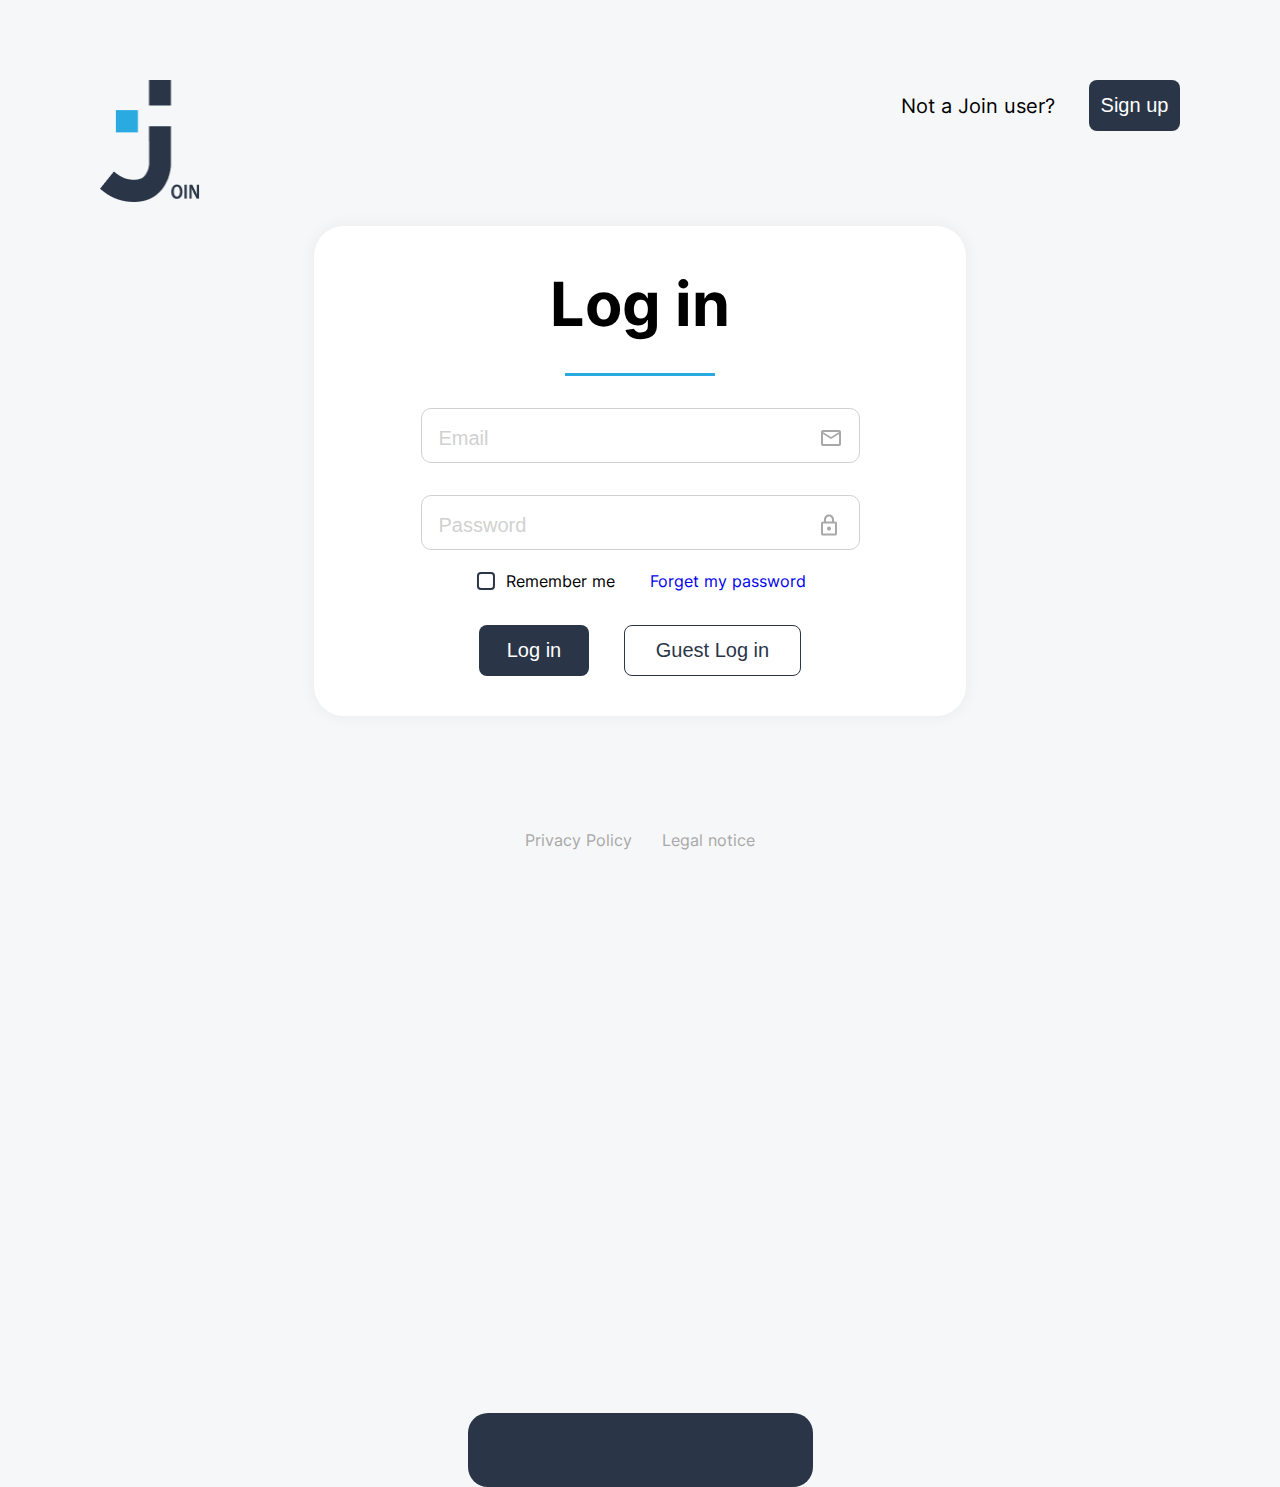
==== index.html @ e4787c93 "fixed remember me and addtask and add jsdoc" ====
<!DOCTYPE html>
<html lang="en">

<head>
    <meta charset="UTF-8">
    <meta name="viewport" content="width=device-width, initial-scale=1.0">
    <title>Join</title>

    <script src="js/storage.js"></script>
    <script src="js/index_script.js"></script>
    <script src="js/main_login.js"></script>
    <script src="js/contacts.js"></script>
    <script src="js/board.js"></script>
    <link rel="stylesheet" href="css/index_style.css">
    <link rel="stylesheet" href="assets/fonts/fonts.css">
    <link rel="icon" type="image/x-icon" href="img/joinlogo.png">
</head>

<body id="body" onload="init(), renderLogIn()">
    <div id="startBackground" class="startBackground"></div>
    <div id="header" class="header">
        <div class="headerLeft"><img id="logo" class="logo" src="./img/logo.svg" alt="JoinLogo"></div>
        <div id="headerRight" class="headerRight">
            <span>Not a Join user?</span>
            <button onclick="renderSignUp()">Sign up</button>
        </div>
    </div>
    <div id="front-main-content" class="front-main-content">
        <div id="contentbox" class="contentbox">
        </div>
        <footer id="footer">
            <a href="privacy.html" target="_blank">Privacy Policy</a>
            <a href="legal.html" target="_blank">Legal notice</a>
        </footer>
    </div>
    <div id="banner" class="banner">
    </div>
</body>
</html>
---- css/index_style.css ----
body {
    margin: 0;
    height: 100vh;
    display: flex;
    flex-direction: column;
    background-color: #F6F7F8;
    font-family: 'Inter';
    overflow-y: hidden;
}


.d-none {
    display: none !important;
}


.header {
    display: flex;
    justify-content: space-between;
    margin: 80px 100px;
}


.headerRight {
    width: 279px;
    height: 51px;
    font-size: 20px;
    display: flex;
    justify-content: space-between;
    align-items: center;
}


button {
    background-color: rgb(42, 54, 71);
    color: white;
    border-radius: 8px;
    height: 100%;
    width: 91px;
    font-size: 20px;
    cursor: pointer;
    border: none;
    box-shadow: none;
    transition: 150ms ease-in-out;
}


button:hover {
    background-color: #29ABE2;
    box-shadow: 0 0 16px rgba(0, 0, 0, 0.3);
}


.sendEmailButton {
    height: 51px;
    width: 264px;
}


.logo {
    width: 500px;
    height: 500px;
    position: absolute;
    top: 50%;
    left: 50%;
    transform: translate(-50%, -50%);
    transition: 500ms;
    z-index: 100;
}


.imgLogo {
    top: 80px !important;
    left: 100px !important;
    transform: none !important;
    width: 100px !important;
    height: 122px !important;
}


.contentbox {
    display: flex;
    justify-content: center;
}


.content {
    background-color: #FFFFFF;
    width: 652px;
    border-radius: 30px;
    box-shadow: 0px 0px 14px 3px rgba(0, 0, 0, 0.04);
    display: flex;
    flex-direction: column;
    align-items: center;
    gap: 32px;
}


.front-main-content {
    display: flex;
    flex-direction: column;
    align-items: center;
    height: 100%;
    justify-content: space-between;
    margin-top: 150px;
    margin-bottom: 50px;
}


.forgotPW {
    width: 832px !important;
    margin-top: 80px;
}


.headingContainer {
    display: flex;
    align-items: center;
    justify-content: space-around;
    margin-top: 41px;
    width: 100%;
}


.imgHeadingContainer {
    width: 32px;
    height: 32px;
}


.backArrow {
    background-image: url("../assets/img/logInSignUp/backArrow.svg");
    background-repeat: no-repeat;
    object-fit: fill;
    background-position: center;
}


.backArrow:hover {
    background-image: url("../assets/img/logInSignUp/backArrowHover.svg");
}


#startBackground {
    position: absolute;
    height: 100%;
    width: 100%;
    background-color: #F6F7F8;
    transition: 500ms;
}


.blueSeperator {
    background-color: #29ABE2;
    width: 150px;
    height: 3px;
}


h1 {
    font-size: 61px;
    font-weight: 700;
    margin-bottom: 0;
    margin-top: 0;
}


h2 {
    font-size: 20px;
    font-weight: 400;
    width: 86%;
    text-align: center;
    margin: 0;
}


form {
    display: flex;
    flex-direction: column;
    align-items: center;
    gap: 32px
}


.inputBox {
    display: flex;
    flex-direction: column;
    align-items: center;
    gap: 32px
}


.inputField {
    display: flex;
    width: 422px;
    height: 48px;
    border-radius: 10px;
    border: 1px solid #D1D1D1;
    padding-left: 15px;
    padding-top: 5px;
    font-size: 20px;
}


input {
    width: 380px;
    border-radius: 10px;
    border: none;
    font-size: 20px;
    outline: none;
}


input::placeholder {
    color: #D1D1D1;
    font-size: 20px;
}


.inputField:focus-within {
    border: 1px solid #29ABE2;
}


.redInput {
    border: 1px solid #ff8190;
}


input:-webkit-autofill {
    -webkit-box-shadow: 0 0 0 30px white inset;
}


.checkBoxLogIn {
    display: flex;
    align-items: center;
    gap: 8px;
}


.checkBoxSignIn {
    display: flex;
    justify-content: space-between;
    align-items: center;
    gap: 8px;
    margin-right: -30px;
}


.rememberMeForgetBox {
    display: flex;
    justify-content: space-between;
    align-items: center;
    gap: 35px;
}


.rememberMeForgetBox a {
    text-decoration: none;
    font-size: 16px;
    font-weight: 400;
}


#fmp:hover {
    text-decoration: underline 2px;
}


.logInButtonBox {
    display: flex;
    gap: 35px;
    margin-bottom: 40px;
}


.logInButton {
    width: 110px;
    height: 51px;
}


.continueButton {
    width: 264px;
    height: 51px;
    margin-top: 32px;
}


.guestLogIn {
    color: #2A3647;
    background-color: white;
    border: 1px solid #2A3647;
    width: 177px;
}


.guestLogIn:hover {
    color: #29ABE2;
    border: 1px solid #29ABE2;
    background-color: white;
}


.passwordImage {
    cursor: pointer;
}


#rememberMe {
    width: 24px;
    height: 24px;
    cursor: pointer;
}


.checkBox {
    background-image: url('../assets/img/logInSignUp/checkedButton.svg');
    background-repeat: no-repeat;
    background-position: center;
}


.checkBox:hover {
    background-image: url('../assets/img/logInSignUp/checkedButtonHover.svg');
}


.uncheckBox {
    background-image: url('../assets/img/logInSignUp/uncheckButton.svg');
    background-repeat: no-repeat;
    background-position: center;
}


.uncheckBox:hover {
    background-image: url('../assets/img/logInSignUp/uncheckedButtonHover.svg');
}


input[type="checkbox"] {
    appearance: none;
    /* Standard */
    -moz-appearance: none;
    /* Firefox */
    -webkit-appearance: none;
    /* Safari und Chrome */
    -o-appearance: none;
    /* Opera */
}


/* Styling für die Checkbox hinzu */
input[type="checkbox"] {
    background-image: url("../assets/img/logInSignUp/uncheckButton.svg");
    background-repeat: no-repeat;
    background-position: center;
    width: 24px;
    height: 24px;
    cursor: pointer;
}


/* Benutzerdefiniertes Styling für die Checkbox, wenn sie ausgewählt ist */
input[type="checkbox"]:checked {
    background-image: url("../assets/img/logInSignUp/checkedButton.svg");
    width: 24px !important;
    height: 24px !important;
    background-position: center !important;
}


input[type="checkbox"]:checked:hover {
    background-image: url('../assets/img/logInSignUp/checkedButtonHover.svg');
}


footer {
    display: flex;
    justify-content: center;
    gap: 30px;
}


footer a {
    font-size: 16px;
    color: rgb(168, 168, 168);
    text-decoration: none;
    font-weight: 400;
}


footer a:hover {
    color: rgba(41, 171, 226, 1);
    font-weight: 700;
}


#passwordAlert {
    color: rgb(255, 129, 144);
    margin-top: -30px;
    margin-right: 190px;
    margin-bottom: -40px;
    font-size: 13px;
    height: 25px;
}


#emailAlert {
    color: rgb(255, 129, 144);
    margin-top: -30px;
    margin-right: 270px;
    margin-bottom: -40px;
    font-size: 13px;
    height: 25px;
}


#nameAlert {
    color: rgb(255, 129, 144);
    margin-top: -30px;
    margin-right: 210px;
    margin-bottom: -40px;
    font-size: 13px;
    height: 25px;
}


#freeAlert {
    color: rgb(255, 129, 144);
    margin-top: -30px;
    margin-right: 270px;
    margin-bottom: -40px;
    font-size: 13px;
    height: 25px;
}


.banner {
    display: flex;
    justify-content: center;
    align-items: center;
    width: 345px;
    height: 74px;
    background-color: #2A3647;
    color: white;
    border-radius: 20px;
    font-size: 20px;
    position: absolute;
    position: absolute;
    top: calc(50% - 74px/2);
    left: calc(50% - 345px/2);
    transform: translateY(1000px);
    gap: 5px;
}


.banner.visible {
    transform: none;
    transition: transform 0.5s ease-in-out;
}


/* max-width: 810px */

@media(max-width: 870px) {
    .forgotPW {
        width: 600px !important;
        text-align: center;
    }
}


/* max-width: 680px */

@media(max-width: 680px) {
    .headingContainer {
        width: 85%;
    }

    .content {
        width: 396px;
        gap: 20px;
    }

    .forgotPW {
        width: 396px !important;
    }

    .contentbox {
        flex-direction: column;
        align-items: center;
        gap: 45px;
    }

    .imgLogo {
        width: 64px !important;
        height: 78px !important;
        top: 16px !important;
        left: 38px !important;
    }

    .inputField {
        width: 346px;

    }

    input {
        width: 300px;
    }

    h1 {
        font-size: 47px;
    }

    .blueSeperator {
        width: 88px;
    }

    .mobilView {
        flex-direction: column-reverse;
        gap: 16px;
        margin-right: 170px;
        align-items: start;
    }

    .logInButtonBox {
        flex-direction: column;
        gap: 20px;
    }

    .logInButton {
        width: 180px;
    }

    button {
        font-size: 16px;
    }

    .header {
        margin: 40px 50px;
    }

    .headerRight {
        width: 279px;
    }

    #logo {
        width: 100px;
        height: 122px;
    }

    #startBackground {
        background-color: #2A3647;
    }

    #passwordAlert {
        margin-right: 120px;
    }
}


/* max-height: 870px */

@media(max-height: 870px) {
    .front-main-content {
        margin-top: 115px;
        margin-bottom: 25px;
    }

    .contentbox {
        gap: 8px;
    }

    .forgotPW {
        margin-top: 20px;
    }
}


@media(max-height: 650px) {
    .header {
        margin: 20px 80px;
    }
}


@media(max-height: 800px) {
    .front-main-content {
        margin-top: 0px;
    }

    .imgLogo {
        height: 90px !important;
        width: 80px !important;
        top: 40px !important;
        left: 40px !important;
    }

    .header {
        margin: 40px 40px;
    }


    .logInButtonBox {
        gap: 10px;
    }

    .content {
        height: 496px;
    }

    .inputField {
        height: 42px;
    }

    input {
        height: 40px;
    }
}


@media(max-height: 930px) {
    .front-main-content {
        margin-top: 15px;
    }
    .responsivSignUp {
        gap: 10px !important;
        height: 530px !important;
    }
}
---- assets/fonts/fonts.css ----
/* inter-100 - latin */
@font-face {
  font-display: swap; /* Check https://developer.mozilla.org/en-US/docs/Web/CSS/@font-face/font-display for other options. */
  font-family: 'Inter';
  font-style: normal;
  font-weight: 100;
  src: url('inter-v12-latin-100.woff2') format('woff2'); /* Chrome 36+, Opera 23+, Firefox 39+, Safari 12+, iOS 10+ */
}
/* inter-200 - latin */
@font-face {
  font-display: swap; /* Check https://developer.mozilla.org/en-US/docs/Web/CSS/@font-face/font-display for other options. */
  font-family: 'Inter';
  font-style: normal;
  font-weight: 200;
  src: url('inter-v12-latin-200.woff2') format('woff2'); /* Chrome 36+, Opera 23+, Firefox 39+, Safari 12+, iOS 10+ */
}
/* inter-300 - latin */
@font-face {
  font-display: swap; /* Check https://developer.mozilla.org/en-US/docs/Web/CSS/@font-face/font-display for other options. */
  font-family: 'Inter';
  font-style: normal;
  font-weight: 300;
  src: url('inter-v12-latin-300.woff2') format('woff2'); /* Chrome 36+, Opera 23+, Firefox 39+, Safari 12+, iOS 10+ */
}
/* inter-regular - latin */
@font-face {
  font-display: swap; /* Check https://developer.mozilla.org/en-US/docs/Web/CSS/@font-face/font-display for other options. */
  font-family: 'Inter';
  font-style: normal;
  font-weight: 400;
  src: url('inter-v12-latin-regular.woff2') format('woff2'); /* Chrome 36+, Opera 23+, Firefox 39+, Safari 12+, iOS 10+ */
}
/* inter-500 - latin */
@font-face {
  font-display: swap; /* Check https://developer.mozilla.org/en-US/docs/Web/CSS/@font-face/font-display for other options. */
  font-family: 'Inter';
  font-style: normal;
  font-weight: 500;
  src: url('inter-v12-latin-500.woff2') format('woff2'); /* Chrome 36+, Opera 23+, Firefox 39+, Safari 12+, iOS 10+ */
}
/* inter-600 - latin */
@font-face {
  font-display: swap; /* Check https://developer.mozilla.org/en-US/docs/Web/CSS/@font-face/font-display for other options. */
  font-family: 'Inter';
  font-style: normal;
  font-weight: 600;
  src: url('inter-v12-latin-600.woff2') format('woff2'); /* Chrome 36+, Opera 23+, Firefox 39+, Safari 12+, iOS 10+ */
}
/* inter-700 - latin */
@font-face {
  font-display: swap; /* Check https://developer.mozilla.org/en-US/docs/Web/CSS/@font-face/font-display for other options. */
  font-family: 'Inter';
  font-style: normal;
  font-weight: 700;
  src: url('inter-v12-latin-700.woff2') format('woff2'); /* Chrome 36+, Opera 23+, Firefox 39+, Safari 12+, iOS 10+ */
}
/* inter-800 - latin */
@font-face {
  font-display: swap; /* Check https://developer.mozilla.org/en-US/docs/Web/CSS/@font-face/font-display for other options. */
  font-family: 'Inter';
  font-style: normal;
  font-weight: 800;
  src: url('inter-v12-latin-800.woff2') format('woff2'); /* Chrome 36+, Opera 23+, Firefox 39+, Safari 12+, iOS 10+ */
}
/* inter-900 - latin */
@font-face {
  font-display: swap; /* Check https://developer.mozilla.org/en-US/docs/Web/CSS/@font-face/font-display for other options. */
  font-family: 'Inter';
  font-style: normal;
  font-weight: 900;
  src: url('inter-v12-latin-900.woff2') format('woff2'); /* Chrome 36+, Opera 23+, Firefox 39+, Safari 12+, iOS 10+ */
}
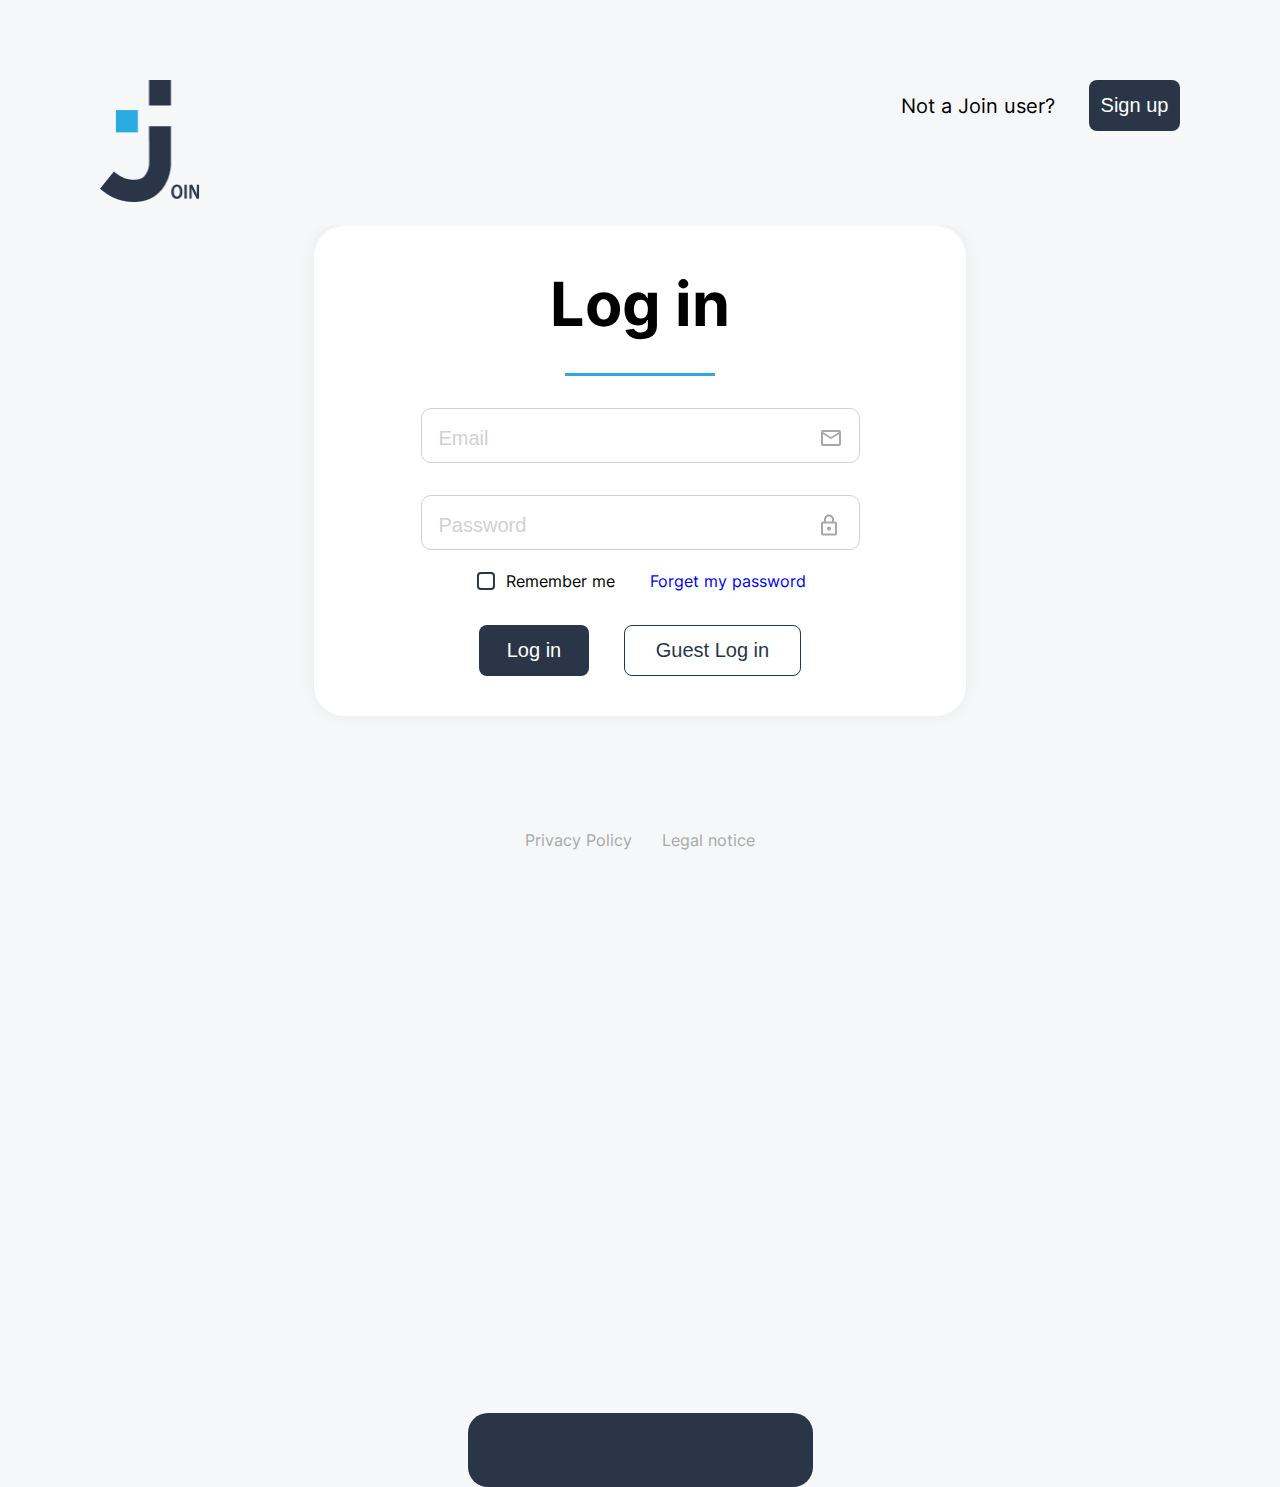
==== commit c474e46f: "templates used" ====
--- a/index.html
+++ b/index.html
@@ -5,12 +5,10 @@
     <meta charset="UTF-8">
     <meta name="viewport" content="width=device-width, initial-scale=1.0">
     <title>Join</title>
-
     <script src="js/storage.js"></script>
     <script src="js/index_script.js"></script>
+    <script src="js/index_script_template.js"></script>
     <script src="js/main_login.js"></script>
-    <script src="js/contacts.js"></script>
-    <script src="js/board.js"></script>
     <link rel="stylesheet" href="css/index_style.css">
     <link rel="stylesheet" href="assets/fonts/fonts.css">
     <link rel="icon" type="image/x-icon" href="img/joinlogo.png">
--- a/css/index_style.css
+++ b/css/index_style.css
@@ -8,18 +8,15 @@
     overflow-y: hidden;
 }
 
-
 .d-none {
     display: none !important;
 }
 
-
 .header {
     display: flex;
     justify-content: space-between;
     margin: 80px 100px;
 }
-
 
 .headerRight {
     width: 279px;
@@ -29,7 +26,6 @@
     justify-content: space-between;
     align-items: center;
 }
-
 
 button {
     background-color: rgb(42, 54, 71);
@@ -44,18 +40,15 @@
     transition: 150ms ease-in-out;
 }
 
-
 button:hover {
     background-color: #29ABE2;
     box-shadow: 0 0 16px rgba(0, 0, 0, 0.3);
 }
 
-
 .sendEmailButton {
     height: 51px;
     width: 264px;
 }
-
 
 .logo {
     width: 500px;
@@ -68,7 +61,6 @@
     z-index: 100;
 }
 
-
 .imgLogo {
     top: 80px !important;
     left: 100px !important;
@@ -77,12 +69,10 @@
     height: 122px !important;
 }
 
-
 .contentbox {
     display: flex;
     justify-content: center;
 }
-
 
 .content {
     background-color: #FFFFFF;
@@ -95,7 +85,6 @@
     gap: 32px;
 }
 
-
 .front-main-content {
     display: flex;
     flex-direction: column;
@@ -106,13 +95,11 @@
     margin-bottom: 50px;
 }
 
-
 .forgotPW {
     width: 832px !important;
     margin-top: 80px;
 }
 
-
 .headingContainer {
     display: flex;
     align-items: center;
@@ -121,12 +108,10 @@
     width: 100%;
 }
 
-
 .imgHeadingContainer {
     width: 32px;
     height: 32px;
 }
-
 
 .backArrow {
     background-image: url("../assets/img/logInSignUp/backArrow.svg");
@@ -135,11 +120,9 @@
     background-position: center;
 }
 
-
 .backArrow:hover {
     background-image: url("../assets/img/logInSignUp/backArrowHover.svg");
 }
-
 
 #startBackground {
     position: absolute;
@@ -149,13 +132,11 @@
     transition: 500ms;
 }
 
-
 .blueSeperator {
     background-color: #29ABE2;
     width: 150px;
     height: 3px;
 }
-
 
 h1 {
     font-size: 61px;
@@ -164,7 +145,6 @@
     margin-top: 0;
 }
 
-
 h2 {
     font-size: 20px;
     font-weight: 400;
@@ -173,7 +153,6 @@
     margin: 0;
 }
 
-
 form {
     display: flex;
     flex-direction: column;
@@ -181,14 +160,12 @@
     gap: 32px
 }
 
-
 .inputBox {
     display: flex;
     flex-direction: column;
     align-items: center;
     gap: 32px
 }
-
 
 .inputField {
     display: flex;
@@ -201,7 +178,6 @@
     font-size: 20px;
 }
 
-
 input {
     width: 380px;
     border-radius: 10px;
@@ -210,34 +186,28 @@
     outline: none;
 }
 
-
 input::placeholder {
     color: #D1D1D1;
     font-size: 20px;
 }
 
-
 .inputField:focus-within {
     border: 1px solid #29ABE2;
 }
 
-
 .redInput {
     border: 1px solid #ff8190;
 }
 
-
 input:-webkit-autofill {
     -webkit-box-shadow: 0 0 0 30px white inset;
 }
 
-
 .checkBoxLogIn {
     display: flex;
     align-items: center;
     gap: 8px;
 }
-
 
 .checkBoxSignIn {
     display: flex;
@@ -247,14 +217,12 @@
     margin-right: -30px;
 }
 
-
 .rememberMeForgetBox {
     display: flex;
     justify-content: space-between;
     align-items: center;
     gap: 35px;
 }
-
 
 .rememberMeForgetBox a {
     text-decoration: none;
@@ -262,31 +230,26 @@
     font-weight: 400;
 }
 
-
 #fmp:hover {
     text-decoration: underline 2px;
 }
 
-
 .logInButtonBox {
     display: flex;
     gap: 35px;
     margin-bottom: 40px;
 }
-
 
 .logInButton {
     width: 110px;
     height: 51px;
 }
-
 
 .continueButton {
     width: 264px;
     height: 51px;
     margin-top: 32px;
 }
-
 
 .guestLogIn {
     color: #2A3647;
@@ -295,18 +258,15 @@
     width: 177px;
 }
 
-
 .guestLogIn:hover {
     color: #29ABE2;
     border: 1px solid #29ABE2;
     background-color: white;
 }
 
-
 .passwordImage {
     cursor: pointer;
 }
-
 
 #rememberMe {
     width: 24px;
@@ -314,18 +274,15 @@
     cursor: pointer;
 }
 
-
 .checkBox {
     background-image: url('../assets/img/logInSignUp/checkedButton.svg');
     background-repeat: no-repeat;
     background-position: center;
 }
 
-
 .checkBox:hover {
     background-image: url('../assets/img/logInSignUp/checkedButtonHover.svg');
 }
-
 
 .uncheckBox {
     background-image: url('../assets/img/logInSignUp/uncheckButton.svg');
@@ -333,11 +290,9 @@
     background-position: center;
 }
 
-
 .uncheckBox:hover {
     background-image: url('../assets/img/logInSignUp/uncheckedButtonHover.svg');
 }
-
 
 input[type="checkbox"] {
     appearance: none;
@@ -350,8 +305,6 @@
     /* Opera */
 }
 
-
-/* Styling für die Checkbox hinzu */
 input[type="checkbox"] {
     background-image: url("../assets/img/logInSignUp/uncheckButton.svg");
     background-repeat: no-repeat;
@@ -361,8 +314,6 @@
     cursor: pointer;
 }
 
-
-/* Benutzerdefiniertes Styling für die Checkbox, wenn sie ausgewählt ist */
 input[type="checkbox"]:checked {
     background-image: url("../assets/img/logInSignUp/checkedButton.svg");
     width: 24px !important;
@@ -370,18 +321,15 @@
     background-position: center !important;
 }
 
-
 input[type="checkbox"]:checked:hover {
     background-image: url('../assets/img/logInSignUp/checkedButtonHover.svg');
 }
 
-
 footer {
     display: flex;
     justify-content: center;
     gap: 30px;
 }
-
 
 footer a {
     font-size: 16px;
@@ -390,12 +338,10 @@
     font-weight: 400;
 }
 
-
 footer a:hover {
     color: rgba(41, 171, 226, 1);
     font-weight: 700;
 }
-
 
 #passwordAlert {
     color: rgb(255, 129, 144);
@@ -406,7 +352,6 @@
     height: 25px;
 }
 
-
 #emailAlert {
     color: rgb(255, 129, 144);
     margin-top: -30px;
@@ -416,7 +361,6 @@
     height: 25px;
 }
 
-
 #nameAlert {
     color: rgb(255, 129, 144);
     margin-top: -30px;
@@ -426,7 +370,6 @@
     height: 25px;
 }
 
-
 #freeAlert {
     color: rgb(255, 129, 144);
     margin-top: -30px;
@@ -436,7 +379,6 @@
     height: 25px;
 }
 
-
 .banner {
     display: flex;
     justify-content: center;
@@ -455,14 +397,10 @@
     gap: 5px;
 }
 
-
 .banner.visible {
     transform: none;
     transition: transform 0.5s ease-in-out;
 }
-
-
-/* max-width: 810px */
 
 @media(max-width: 870px) {
     .forgotPW {
@@ -470,9 +408,6 @@
         text-align: center;
     }
 }
-
-
-/* max-width: 680px */
 
 @media(max-width: 680px) {
     .headingContainer {
@@ -560,9 +495,6 @@
     }
 }
 
-
-/* max-height: 870px */
-
 @media(max-height: 870px) {
     .front-main-content {
         margin-top: 115px;
@@ -578,13 +510,11 @@
     }
 }
 
-
 @media(max-height: 650px) {
     .header {
         margin: 20px 80px;
     }
 }
-
 
 @media(max-height: 800px) {
     .front-main-content {
@@ -620,11 +550,16 @@
     }
 }
 
-
 @media(max-height: 930px) {
     .front-main-content {
         margin-top: 15px;
-    }
+        overflow-y: auto;
+    }
+
+    .front-main-content::-webkit-scrollbar {
+        width: 8px;
+    }
+
     .responsivSignUp {
         gap: 10px !important;
         height: 530px !important;
